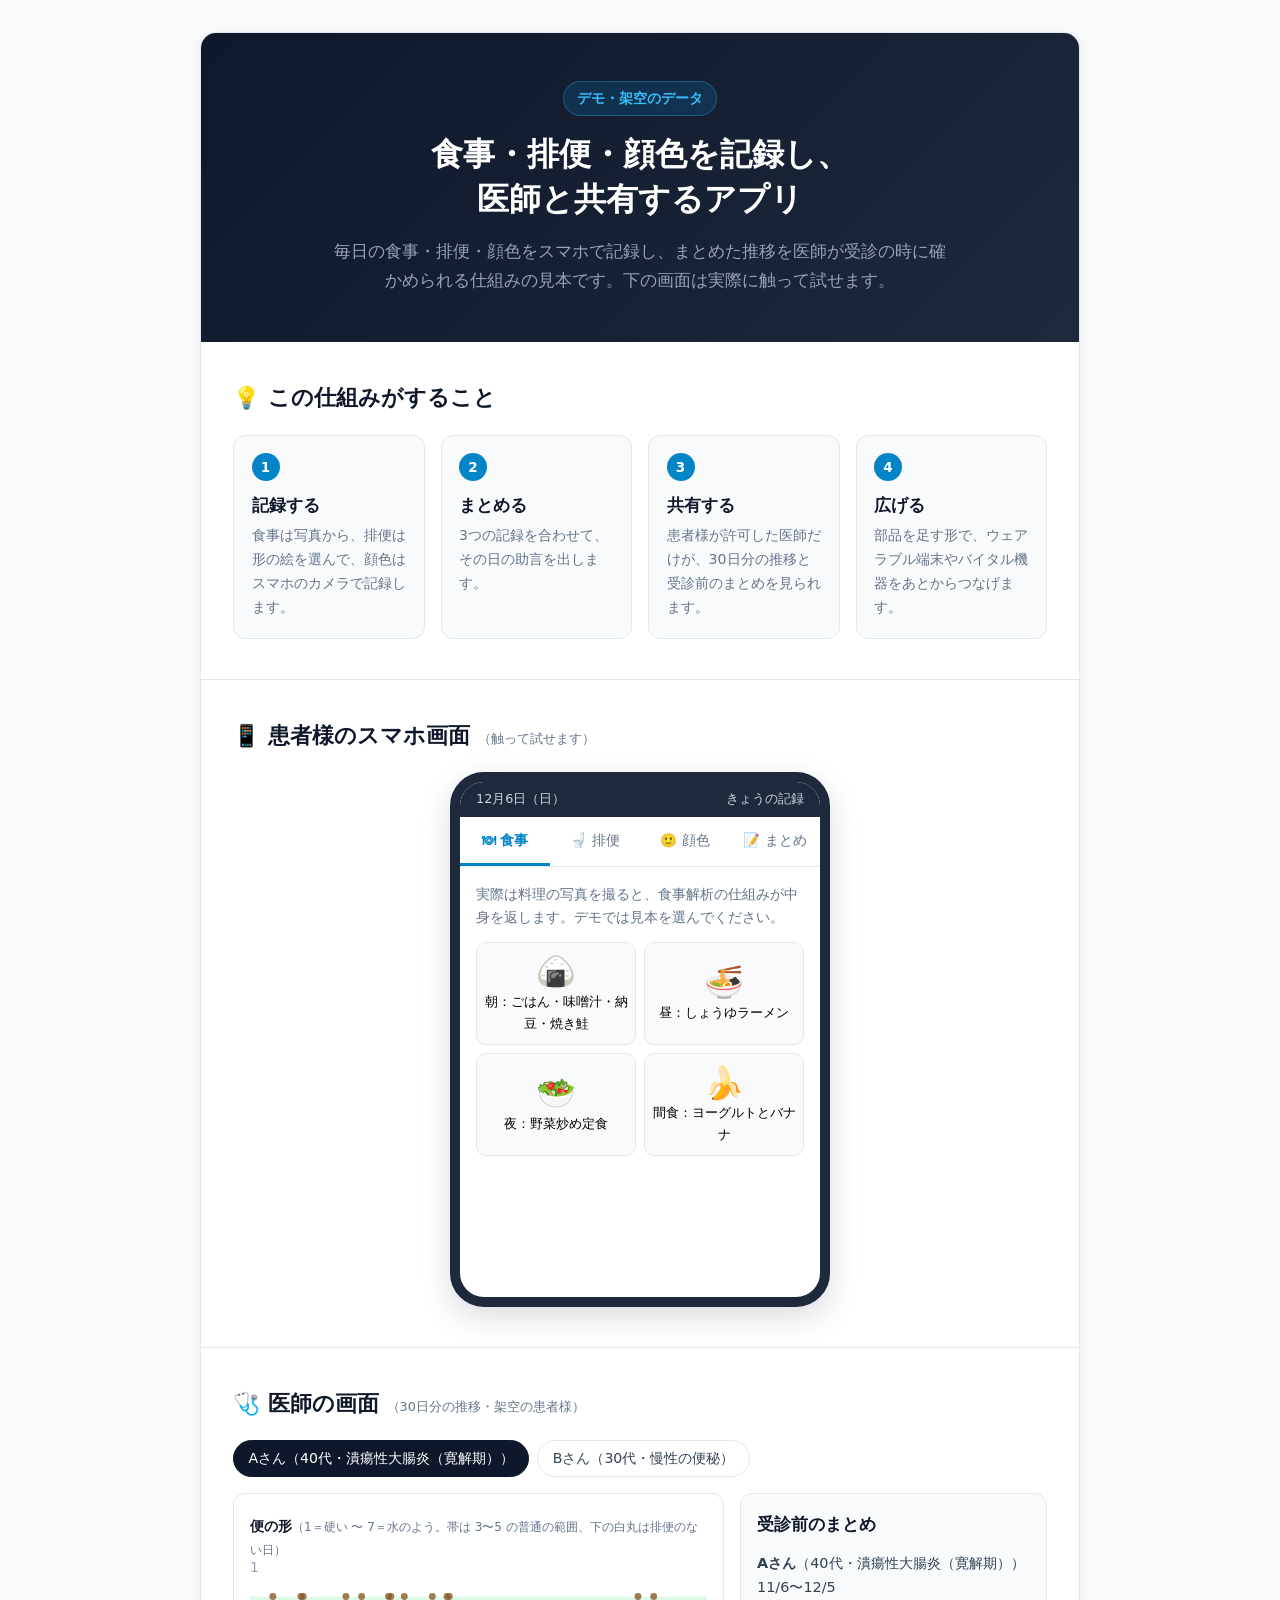
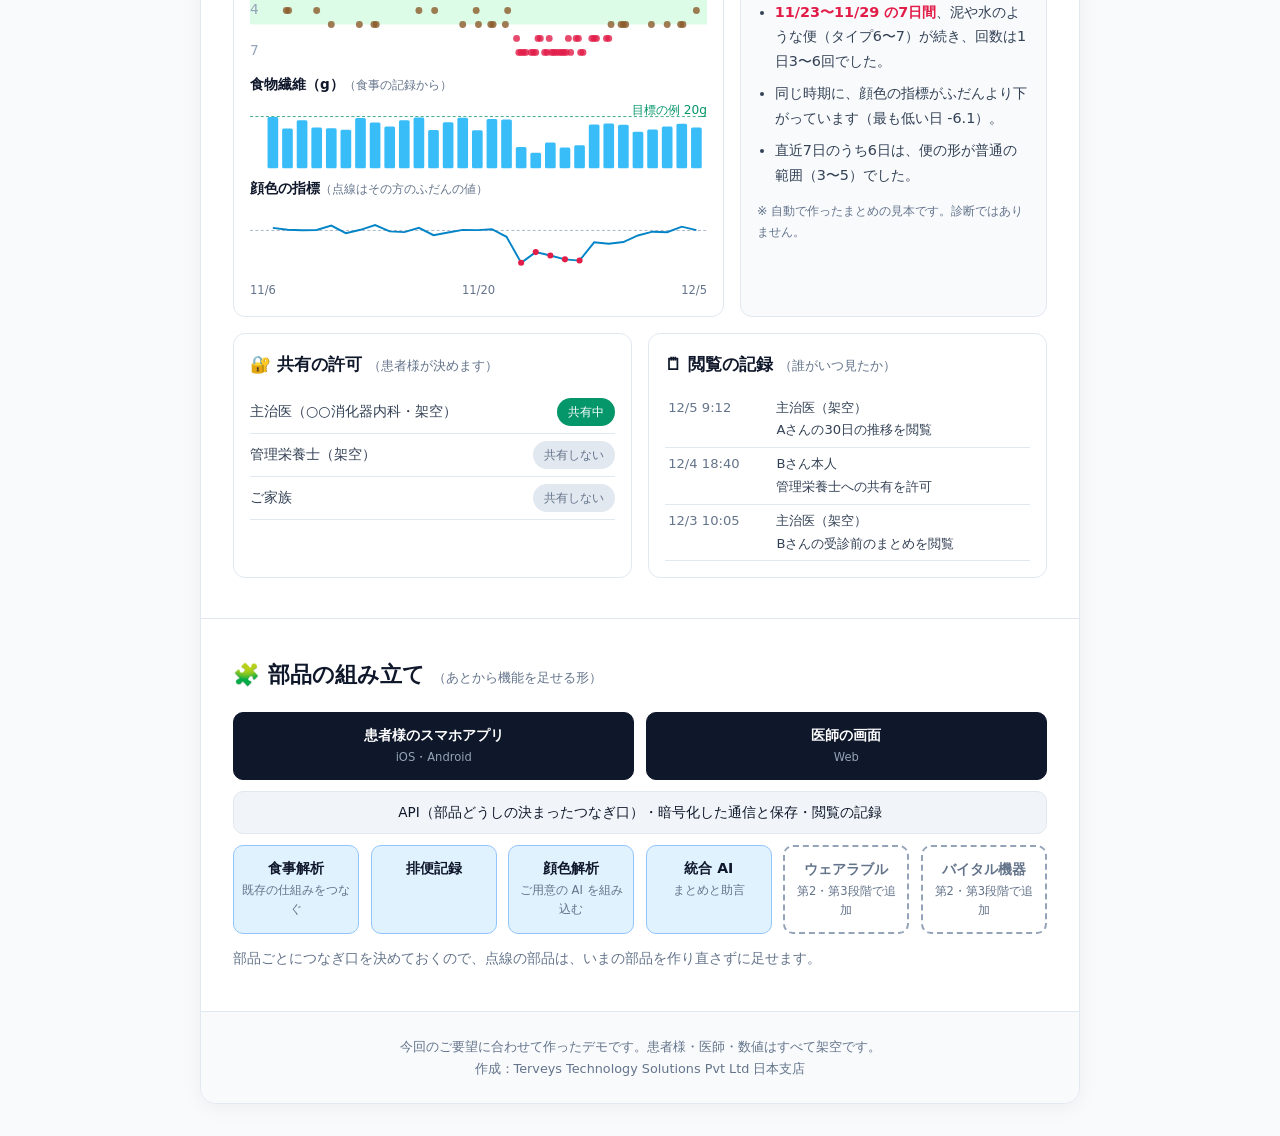
==== index.html @ 281a4b46 "食事・排便・顔色の PHR アプリのデモを作る Co-Authored-By: Claude Opus 5.5 <noreply@anthropic.com>" ====
<!doctype html>
<html lang="ja">
<head>
<meta charset="utf-8">
<meta name="viewport" content="width=device-width, initial-scale=1">
<meta name="robots" content="noindex, nofollow">
<title>食事・排便・顔色の PHR アプリ（デモ）</title>
<link rel="stylesheet" href="style.css?v=20261030-1">
</head>
<body>
<!-- 発注ナビ 202610280015（統合型PHRヘルスケアアプリの初期開発）向けのデモ。2026-10-30
     見るのは主に発注ナビの担当の方＝1ページ・ログインなし・専門用語なし（202610090019 の教訓）。
     データはすべて架空。顔の写真は保存も送信もしない（その場で色を計算して捨てる） -->
<main>
  <header>
    <span class="badge">デモ・架空のデータ</span>
    <h1>食事・排便・顔色を記録し、<br>医師と共有するアプリ</h1>
    <p>毎日の食事・排便・顔色をスマホで記録し、まとめた推移を医師が受診の時に確かめられる仕組みの見本です。下の画面は実際に触って試せます。</p>
  </header>

  <section>
    <h2>💡 この仕組みがすること</h2>
    <div class="steps-grid">
      <div class="step-card"><span class="num">1</span><b>記録する</b><p>食事は写真から、排便は形の絵を選んで、顔色はスマホのカメラで記録します。</p></div>
      <div class="step-card"><span class="num">2</span><b>まとめる</b><p>3つの記録を合わせて、その日の助言を出します。</p></div>
      <div class="step-card"><span class="num">3</span><b>共有する</b><p>患者様が許可した医師だけが、30日分の推移と受診前のまとめを見られます。</p></div>
      <div class="step-card"><span class="num">4</span><b>広げる</b><p>部品を足す形で、ウェアラブル端末やバイタル機器をあとからつなげます。</p></div>
    </div>
  </section>

  <section>
    <h2>📱 患者様のスマホ画面<small>（触って試せます）</small></h2>
    <div class="phone-wrap">
      <div class="phone">
        <div class="phone-top"><span id="today-label"></span><span>きょうの記録</span></div>
        <nav class="tabs" role="tablist">
          <button class="tab on" data-tab="meal">🍽 食事</button>
          <button class="tab" data-tab="stool">🚽 排便</button>
          <button class="tab" data-tab="face">🙂 顔色</button>
          <button class="tab" data-tab="sum">📝 まとめ</button>
        </nav>

        <div class="pane on" id="pane-meal">
          <p class="hint">実際は料理の写真を撮ると、食事解析の仕組みが中身を返します。デモでは見本を選んでください。</p>
          <div class="meal-picks" id="meal-picks"></div>
          <div class="result" id="meal-result" hidden></div>
          <ul class="log" id="meal-log"></ul>
        </div>

        <div class="pane" id="pane-stool">
          <p class="hint">便の形に近い絵を選んでください（ブリストル便形状スケール）。</p>
          <div class="bristol" id="bristol"></div>
          <ul class="log" id="stool-log"></ul>
        </div>

        <div class="pane" id="pane-face">
          <p class="hint">枠の中に顔を入れて撮ると、肌の色から顔色の指標をその場で計算します。<b>写真は保存も送信もしません。</b></p>
          <div class="cam">
            <video id="cam-video" playsinline muted></video>
            <canvas id="cam-canvas" hidden></canvas>
            <div class="cam-oval"></div>
            <div class="cam-off" id="cam-off">カメラは止まっています</div>
          </div>
          <div class="btn-row">
            <button class="btn" id="cam-start">カメラを使う</button>
            <button class="btn primary" id="cam-shot" disabled>この顔色で計算</button>
            <button class="btn ghost" id="cam-sample">見本の値で試す</button>
          </div>
          <div class="result" id="face-result" hidden></div>
        </div>

        <div class="pane" id="pane-sum">
          <div id="sum-body"></div>
          <p class="note">※ 助言は見本の文です。実際は統合 AI エンジンが記録をまとめて出します。</p>
        </div>
      </div>
    </div>
  </section>

  <section>
    <h2>🩺 医師の画面<small>（30日分の推移・架空の患者様）</small></h2>
    <div class="pt-picks" id="pt-picks"></div>
    <div class="doc-grid">
      <div class="chart-box">
        <div class="chart-title">便の形<span>（1＝硬い 〜 7＝水のよう。帯は 3〜5 の普通の範囲、下の白丸は排便のない日）</span></div>
        <svg id="ch-stool" class="chart" viewBox="0 0 600 140"></svg>
        <div class="chart-title">食物繊維（g）<span>（食事の記録から）</span></div>
        <svg id="ch-fiber" class="chart" viewBox="0 0 600 100"></svg>
        <div class="chart-title">顔色の指標<span>（点線はその方のふだんの値）</span></div>
        <svg id="ch-face" class="chart" viewBox="0 0 600 100"></svg>
        <div class="axis" id="ch-axis"></div>
      </div>
      <div class="summary-box">
        <h3>受診前のまとめ</h3>
        <div id="doc-summary"></div>
      </div>
    </div>
    <div class="trust-grid">
      <div class="trust-box">
        <h3>🔐 共有の許可<small>（患者様が決めます）</small></h3>
        <ul class="consent" id="consent"></ul>
      </div>
      <div class="trust-box">
        <h3>🗒 閲覧の記録<small>（誰がいつ見たか）</small></h3>
        <table class="audit"><tbody id="audit"></tbody></table>
      </div>
    </div>
  </section>

  <section>
    <h2>🧩 部品の組み立て<small>（あとから機能を足せる形）</small></h2>
    <div class="arch">
      <div class="arch-row"><div class="arch-box app">患者様のスマホアプリ<small>iOS・Android</small></div><div class="arch-box app">医師の画面<small>Web</small></div></div>
      <div class="arch-bus">API（部品どうしの決まったつなぎ口）・暗号化した通信と保存・閲覧の記録</div>
      <div class="arch-row mods">
        <div class="arch-box">食事解析<small>既存の仕組みをつなぐ</small></div>
        <div class="arch-box">排便記録</div>
        <div class="arch-box">顔色解析<small>ご用意の AI を組み込む</small></div>
        <div class="arch-box">統合 AI<small>まとめと助言</small></div>
        <div class="arch-box future">ウェアラブル<small>第2・第3段階で追加</small></div>
        <div class="arch-box future">バイタル機器<small>第2・第3段階で追加</small></div>
      </div>
    </div>
    <p class="arch-note">部品ごとにつなぎ口を決めておくので、点線の部品は、いまの部品を作り直さずに足せます。</p>
  </section>

  <footer>
    今回のご要望に合わせて作ったデモです。患者様・医師・数値はすべて架空です。<br>
    作成：Terveys Technology Solutions Pvt Ltd 日本支店
  </footer>
</main>
<script src="app.js?v=20261030-3"></script>
</body>
</html>
---- style.css ----
/* 202610280015 PHR アプリのデモ。見た目は 202610090019 のデモ（consign-stock-demo/simple.css）にそろえた。2026-10-30 */
:root {
  --primary: #0f172a;
  --accent: #0284c7;
  --accent-light: #e0f2fe;
  --bg: #f8fafc;
  --card-bg: #ffffff;
  --text: #334155;
  --text-light: #64748b;
  --border: #e2e8f0;
  --warn: #e11d48;
  --ok: #059669;
  --stool: #8b5a2b;
  --radius: 12px;
}
* { box-sizing: border-box; margin: 0; padding: 0; }
body {
  font-family: "Hiragino Sans", "Hiragino Kaku Gothic ProN", "Yu Gothic", YuGothic, Meiryo, system-ui, sans-serif;
  background: var(--bg);
  color: var(--text);
  line-height: 1.7;
  padding: 2rem 1rem;
  -webkit-text-size-adjust: 100%;
}
main {
  max-width: 880px;
  margin: 0 auto;
  background: var(--card-bg);
  border-radius: 16px;
  box-shadow: 0 4px 20px rgba(0, 0, 0, .05);
  overflow: hidden;
  border: 1px solid var(--border);
}
button { font: inherit; cursor: pointer; }

/* 見出し */
header { background: linear-gradient(135deg, #0f172a 0%, #1e293b 100%); color: #fff; padding: 3rem 2rem; text-align: center; }
.badge {
  display: inline-block;
  background: rgba(2, 132, 199, .2);
  color: #38bdf8;
  font-size: .85rem;
  font-weight: 600;
  padding: .3rem .8rem;
  border-radius: 20px;
  margin-bottom: 1rem;
  border: 1px solid rgba(56, 189, 248, .3);
}
header h1 { font-size: 2rem; font-weight: 700; line-height: 1.4; margin-bottom: 1rem; }
header p { color: #94a3b8; font-size: 1.05rem; max-width: 620px; margin: 0 auto; }

section { padding: 2.5rem 2rem; border-bottom: 1px solid var(--border); }
h2 { font-size: 1.35rem; color: var(--primary); margin-bottom: 1.25rem; display: flex; align-items: baseline; flex-wrap: wrap; gap: .5rem; line-height: 1.5; }
h2 small, h3 small { font-size: .8rem; color: var(--text-light); font-weight: normal; }
h3 { font-size: 1.05rem; color: var(--primary); margin-bottom: .75rem; display: flex; align-items: baseline; flex-wrap: wrap; gap: .4rem; }

/* 仕組み */
.steps-grid { display: grid; grid-template-columns: repeat(4, 1fr); gap: 1rem; }
.step-card { background: var(--bg); border: 1px solid var(--border); padding: 1.1rem; border-radius: var(--radius); }
.step-card .num {
  display: inline-block; width: 28px; height: 28px; background: var(--accent); color: #fff;
  text-align: center; line-height: 28px; border-radius: 50%; font-weight: 700; font-size: .85rem; margin-bottom: .6rem;
}
.step-card b { display: block; color: var(--primary); font-size: 1.05rem; margin-bottom: .3rem; }
.step-card p { font-size: .88rem; color: var(--text-light); }

/* スマホの枠 */
.phone-wrap { display: flex; justify-content: center; }
.phone {
  width: 100%; max-width: 380px; border: 10px solid #1e293b; border-radius: 34px; background: #fff;
  overflow: hidden; box-shadow: 0 10px 30px rgba(15, 23, 42, .15);
}
.phone-top { display: flex; justify-content: space-between; background: #1e293b; color: #cbd5e1; font-size: .8rem; padding: .35rem 1rem .5rem; }
.tabs { display: grid; grid-template-columns: repeat(4, 1fr); border-bottom: 1px solid var(--border); }
.tab { background: none; border: none; padding: .7rem .2rem; font-size: .85rem; color: var(--text-light); border-bottom: 3px solid transparent; }
.tab.on { color: var(--accent); border-bottom-color: var(--accent); font-weight: 700; }
.pane { display: none; padding: 1rem; min-height: 430px; }
.pane.on { display: block; }
.hint { font-size: .85rem; color: var(--text-light); margin-bottom: .8rem; }
.note { font-size: .78rem; color: var(--text-light); margin-top: .8rem; }

/* 食事 */
.meal-picks { display: grid; grid-template-columns: 1fr 1fr; gap: .5rem; }
.meal-pick { background: var(--bg); border: 1px solid var(--border); border-radius: 10px; padding: .6rem .4rem; text-align: center; font-size: .8rem; }
.meal-pick .em { display: block; font-size: 2rem; line-height: 1.2; }
.meal-pick.done { border-color: var(--accent); background: var(--accent-light); }
.result { margin-top: .9rem; background: var(--accent-light); border: 1px solid #bae6fd; border-radius: 10px; padding: .8rem; font-size: .85rem; }
.result b { color: var(--primary); }
.result .kv { display: grid; grid-template-columns: repeat(2, 1fr); gap: .2rem .8rem; margin-top: .4rem; }
.result .src { font-size: .75rem; color: var(--text-light); margin-top: .4rem; }
.log { list-style: none; margin-top: .8rem; font-size: .82rem; }
.log li { border-top: 1px dashed var(--border); padding: .35rem 0; display: flex; justify-content: space-between; gap: .5rem; }

/* 排便 */
.bristol { display: grid; grid-template-columns: 1fr; gap: .35rem; }
.b-pick { display: grid; grid-template-columns: 26px 70px 1fr; align-items: center; gap: .5rem; background: var(--bg); border: 1px solid var(--border); border-radius: 10px; padding: .3rem .6rem; text-align: left; font-size: .8rem; }
.b-pick .t { font-weight: 700; color: var(--primary); text-align: center; }
.b-pick svg { width: 70px; height: 26px; }
.b-pick.mid { border-left: 4px solid var(--ok); }

/* 顔色 */
.cam { position: relative; width: 100%; aspect-ratio: 3 / 4; max-height: 300px; background: #0f172a; border-radius: 12px; overflow: hidden; }
.cam video { width: 100%; height: 100%; object-fit: cover; transform: scaleX(-1); }
.cam-oval { position: absolute; left: 50%; top: 50%; width: 52%; height: 70%; transform: translate(-50%, -50%); border: 3px dashed rgba(255, 255, 255, .8); border-radius: 50%; pointer-events: none; }
.cam-off { position: absolute; inset: 0; display: flex; align-items: center; justify-content: center; color: #94a3b8; font-size: .85rem; }
.btn-row { display: flex; flex-wrap: wrap; gap: .4rem; margin-top: .7rem; }
.btn { border: 1px solid var(--border); background: #fff; color: var(--primary); border-radius: 8px; padding: .45rem .7rem; font-size: .82rem; }
.btn.primary { background: var(--accent); border-color: var(--accent); color: #fff; }
.btn.ghost { color: var(--text-light); }
.btn:disabled { opacity: .45; cursor: default; }
.swatch { display: inline-block; width: 1.1rem; height: 1.1rem; border-radius: 4px; vertical-align: -3px; border: 1px solid rgba(0, 0, 0, .15); }

/* まとめ */
.sum-row { display: flex; justify-content: space-between; border-bottom: 1px solid var(--border); padding: .45rem 0; font-size: .88rem; }
.sum-row span:last-child { font-weight: 700; color: var(--primary); text-align: right; }
.advice { margin-top: .9rem; background: #ecfdf5; border: 1px solid #a7f3d0; border-radius: 10px; padding: .8rem; font-size: .88rem; color: #065f46; }
.advice b { display: block; margin-bottom: .3rem; }
.empty { color: var(--text-light); font-size: .85rem; }

/* 医師の画面 */
.pt-picks { display: flex; flex-wrap: wrap; gap: .5rem; margin-bottom: 1rem; }
.pt-pick { border: 1px solid var(--border); background: #fff; border-radius: 20px; padding: .35rem .9rem; font-size: .88rem; color: var(--text); }
.pt-pick.on { background: var(--primary); border-color: var(--primary); color: #fff; }
.doc-grid { display: grid; grid-template-columns: 1.6fr 1fr; gap: 1rem; }
.chart-box, .summary-box, .trust-box { border: 1px solid var(--border); border-radius: var(--radius); padding: 1rem; background: #fff; }
.chart-title { font-size: .85rem; font-weight: 700; color: var(--primary); margin-top: .3rem; }
.chart-title span { font-weight: normal; color: var(--text-light); font-size: .75rem; }
.chart { width: 100%; height: auto; display: block; margin-bottom: .3rem; }
.axis { display: flex; justify-content: space-between; font-size: .72rem; color: var(--text-light); }
.summary-box { background: var(--bg); font-size: .9rem; }
.summary-box ul { padding-left: 1.1rem; }
.summary-box li { margin-bottom: .5rem; }
.flag { color: var(--warn); font-weight: 700; }
.trust-grid { display: grid; grid-template-columns: 1fr 1fr; gap: 1rem; margin-top: 1rem; }
.consent { list-style: none; font-size: .88rem; }
.consent li { display: flex; justify-content: space-between; align-items: center; gap: .5rem; border-bottom: 1px solid var(--border); padding: .45rem 0; }
.switch { border: none; border-radius: 14px; padding: .2rem .7rem; font-size: .78rem; background: #e2e8f0; color: var(--text-light); white-space: nowrap; }
.switch.on { background: var(--ok); color: #fff; }
.audit { width: 100%; border-collapse: collapse; font-size: .82rem; }
.audit td { border-bottom: 1px solid var(--border); padding: .35rem .2rem; vertical-align: top; }
.audit td:first-child { white-space: nowrap; color: var(--text-light); }

/* 部品の図 */
.arch { display: grid; gap: .7rem; }
.arch-row { display: grid; grid-template-columns: 1fr 1fr; gap: .7rem; }
.arch-row.mods { grid-template-columns: repeat(6, 1fr); }
.arch-box { border: 1px solid #93c5fd; background: var(--accent-light); color: var(--primary); border-radius: 10px; padding: .7rem .4rem; text-align: center; font-weight: 700; font-size: .88rem; }
.arch-box small { display: block; font-weight: normal; font-size: .72rem; color: var(--text-light); }
.arch-box.app { background: var(--primary); border-color: var(--primary); color: #fff; }
.arch-box.app small { color: #94a3b8; }
.arch-box.future { background: #fff; border: 2px dashed #94a3b8; color: var(--text-light); }
.arch-bus { background: #f1f5f9; border: 1px solid var(--border); border-radius: 10px; text-align: center; padding: .55rem; font-size: .85rem; color: var(--primary); }
.arch-note { margin-top: .8rem; font-size: .88rem; color: var(--text-light); }

footer { padding: 1.5rem 2rem; font-size: .8rem; color: var(--text-light); text-align: center; background: var(--bg); }

/* スマホの幅 */
@media (max-width: 720px) {
  body { padding: 0; }
  main { border-radius: 0; border: none; }
  header { padding: 2rem 1rem; }
  header h1 { font-size: 1.5rem; }
  section { padding: 1.75rem 1rem; }
  .steps-grid { grid-template-columns: 1fr 1fr; }
  .doc-grid, .trust-grid { grid-template-columns: 1fr; }
  .arch-row.mods { grid-template-columns: repeat(2, 1fr); }
  .phone { border-width: 6px; border-radius: 24px; }
}
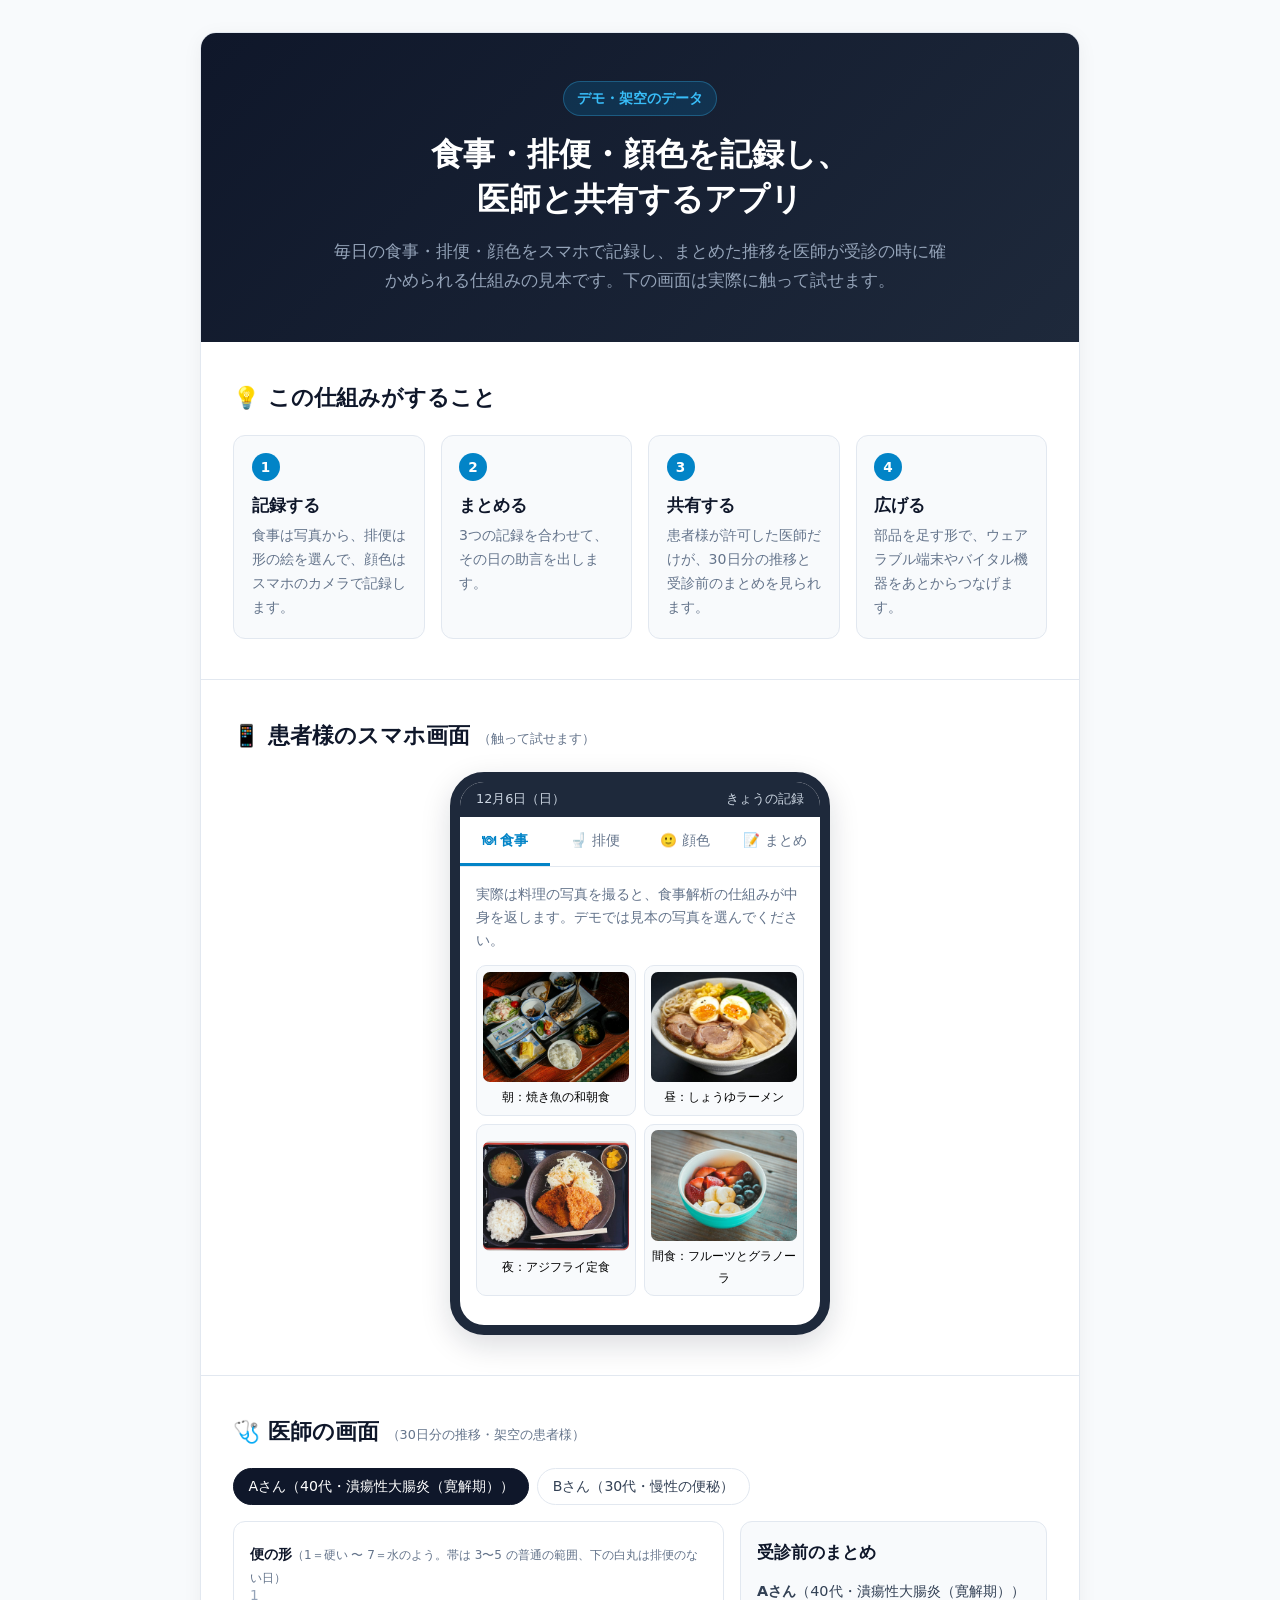
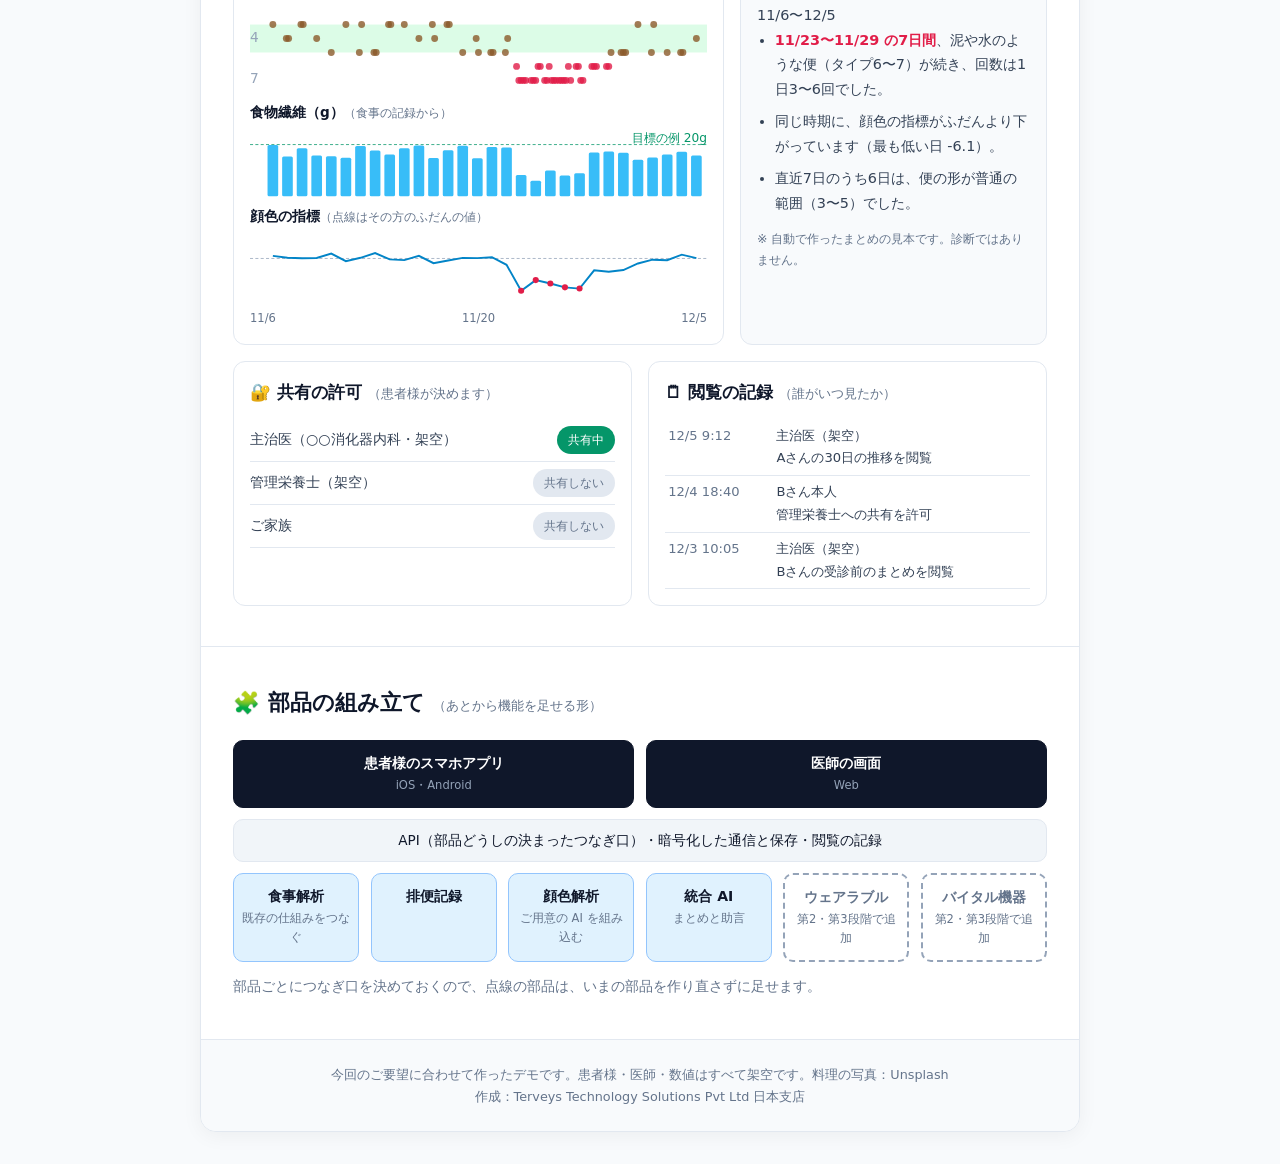
==== commit 85e7a4a4: "食事の見本を料理写真に替え、写真の上に料理名の札を出す 写真は Unsplash（Unsplash ライセンス）。助言に脂質の項目を足した。  Co-Authored-By: Claude Opus " ====
--- a/index.html
+++ b/index.html
@@ -5,7 +5,7 @@
 <meta name="viewport" content="width=device-width, initial-scale=1">
 <meta name="robots" content="noindex, nofollow">
 <title>食事・排便・顔色の PHR アプリ（デモ）</title>
-<link rel="stylesheet" href="style.css?v=20261030-1">
+<link rel="stylesheet" href="style.css?v=20261030-5">
 </head>
 <body>
 <!-- 発注ナビ 202610280015（統合型PHRヘルスケアアプリの初期開発）向けのデモ。2026-10-30
@@ -41,7 +41,7 @@
         </nav>
 
         <div class="pane on" id="pane-meal">
-          <p class="hint">実際は料理の写真を撮ると、食事解析の仕組みが中身を返します。デモでは見本を選んでください。</p>
+          <p class="hint">実際は料理の写真を撮ると、食事解析の仕組みが中身を返します。デモでは見本の写真を選んでください。</p>
           <div class="meal-picks" id="meal-picks"></div>
           <div class="result" id="meal-result" hidden></div>
           <ul class="log" id="meal-log"></ul>
@@ -125,10 +125,10 @@
   </section>
 
   <footer>
-    今回のご要望に合わせて作ったデモです。患者様・医師・数値はすべて架空です。<br>
+    今回のご要望に合わせて作ったデモです。患者様・医師・数値はすべて架空です。料理の写真：Unsplash<br>
     作成：Terveys Technology Solutions Pvt Ltd 日本支店
   </footer>
 </main>
-<script src="app.js?v=20261030-3"></script>
+<script src="app.js?v=20261030-5"></script>
 </body>
 </html>
--- a/style.css
+++ b/style.css
@@ -81,12 +81,19 @@
 
 /* 食事 */
 .meal-picks { display: grid; grid-template-columns: 1fr 1fr; gap: .5rem; }
-.meal-pick { background: var(--bg); border: 1px solid var(--border); border-radius: 10px; padding: .6rem .4rem; text-align: center; font-size: .8rem; }
-.meal-pick .em { display: block; font-size: 2rem; line-height: 1.2; }
+.meal-pick { background: var(--bg); border: 1px solid var(--border); border-radius: 10px; padding: .35rem .35rem .45rem; text-align: center; font-size: .78rem; }
+.meal-pick img { display: block; width: 100%; aspect-ratio: 4 / 3; object-fit: cover; border-radius: 7px; margin-bottom: .3rem; }
+.photo { position: relative; border-radius: 8px; overflow: hidden; margin-bottom: .5rem; }
+.photo img { display: block; width: 100%; aspect-ratio: 4 / 3; object-fit: cover; }
+.photo.scanning img { filter: brightness(.8); }
+.photo .scan { position: absolute; left: 0; right: 0; top: 0; height: 3px; background: #38bdf8; box-shadow: 0 0 12px 4px rgba(56, 189, 248, .7); animation: scan .9s linear; }
+@keyframes scan { from { top: 0; } to { top: 100%; } }
+.photo .tag { position: absolute; transform: translate(-50%, -50%); background: rgba(15, 23, 42, .8); color: #fff; font-size: .7rem; line-height: 1.5; padding: 0 .45rem; border-radius: 999px; border: 1px solid rgba(255, 255, 255, .7); white-space: nowrap; }
+.photo .tag::before { content: ""; display: inline-block; width: 6px; height: 6px; border-radius: 50%; background: #38bdf8; margin-right: .3rem; vertical-align: middle; }
 .meal-pick.done { border-color: var(--accent); background: var(--accent-light); }
 .result { margin-top: .9rem; background: var(--accent-light); border: 1px solid #bae6fd; border-radius: 10px; padding: .8rem; font-size: .85rem; }
 .result b { color: var(--primary); }
-.result .kv { display: grid; grid-template-columns: repeat(2, 1fr); gap: .2rem .8rem; margin-top: .4rem; }
+.result .kv { display: grid; grid-template-columns: repeat(2, 1fr); gap: .2rem .6rem; margin-top: .4rem; font-size: .8rem; white-space: nowrap; }
 .result .src { font-size: .75rem; color: var(--text-light); margin-top: .4rem; }
 .log { list-style: none; margin-top: .8rem; font-size: .82rem; }
 .log li { border-top: 1px dashed var(--border); padding: .35rem 0; display: flex; justify-content: space-between; gap: .5rem; }
